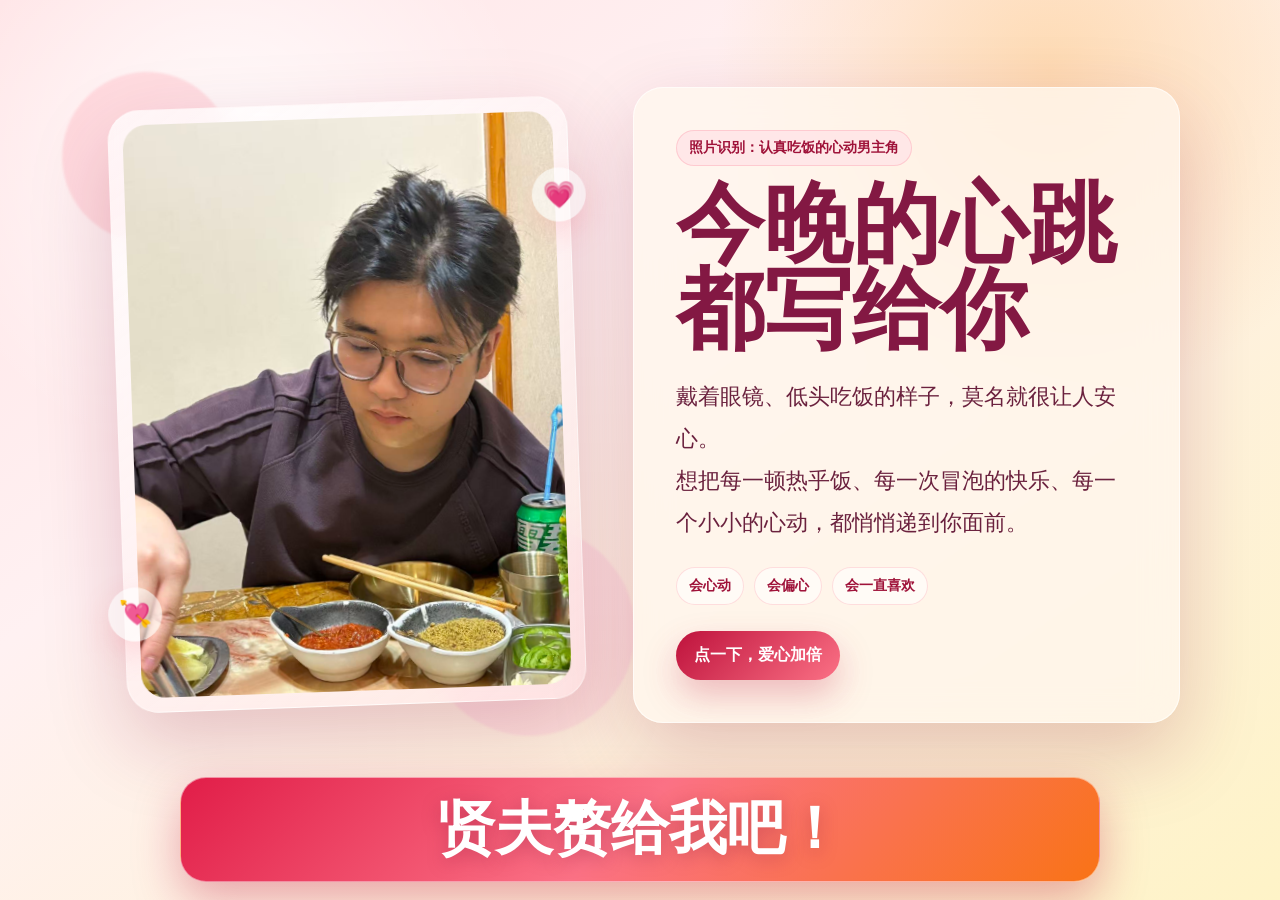
==== 贤夫赘给我吧.html @ 38ce9658 "Add files via upload" ====
<!doctype html>
<html lang="zh-CN">
<head>
  <meta charset="utf-8">
  <meta name="viewport" content="width=device-width, initial-scale=1">
  <title>贤夫赘给我吧！</title>
  <style>
    :root {
      --rose: #fb7185;
      --pink: #f9a8d4;
      --peach: #fed7aa;
      --ink: #3b1d2b;
      --paper: rgba(255, 247, 237, 0.78);
      --glass: rgba(255, 255, 255, 0.28);
      --line: rgba(255, 255, 255, 0.42);
      --shadow: 0 30px 80px rgba(136, 19, 55, 0.22);
    }

    * {
      box-sizing: border-box;
    }

    html,
    body {
      width: 100%;
      min-height: 100%;
      margin: 0;
      overflow-x: hidden;
      font-family: "Microsoft YaHei", "PingFang SC", "Noto Serif SC", serif;
      color: var(--ink);
      background:
        radial-gradient(circle at 18% 18%, rgba(255, 255, 255, 0.88), transparent 24%),
        radial-gradient(circle at 82% 8%, rgba(254, 215, 170, 0.86), transparent 25%),
        linear-gradient(145deg, #ffe4e6 0%, #fff1f2 36%, #fef3c7 100%);
    }

    body {
      display: grid;
      place-items: center;
      padding: 28px 18px 118px;
    }

    .stage {
      position: relative;
      width: min(1080px, 100%);
      min-height: min(820px, calc(100vh - 146px));
      display: grid;
      grid-template-columns: minmax(280px, 0.95fr) minmax(280px, 1.05fr);
      gap: clamp(18px, 3vw, 44px);
      align-items: center;
      z-index: 2;
    }

    .photo-wrap {
      position: relative;
      justify-self: center;
      width: min(460px, 100%);
      transform: rotate(-2deg);
      animation: photoFloat 6s ease-in-out infinite;
    }

    .photo-wrap::before,
    .photo-wrap::after {
      content: "";
      position: absolute;
      border-radius: 999px;
      background: rgba(251, 113, 133, 0.18);
      filter: blur(1px);
      z-index: -1;
    }

    .photo-wrap::before {
      width: 170px;
      height: 170px;
      left: -46px;
      top: -38px;
    }

    .photo-wrap::after {
      width: 210px;
      height: 210px;
      right: -50px;
      bottom: -36px;
      background: rgba(249, 168, 212, 0.22);
    }

    .photo-card {
      position: relative;
      padding: 14px;
      border-radius: 32px;
      background: linear-gradient(145deg, rgba(255, 255, 255, 0.72), rgba(255, 228, 230, 0.54));
      border: 1px solid var(--line);
      box-shadow: var(--shadow);
      backdrop-filter: blur(16px);
    }

    .photo-card img {
      display: block;
      width: 100%;
      aspect-ratio: 3 / 4;
      object-fit: cover;
      object-position: 52% 47%;
      border-radius: 24px;
      box-shadow: inset 0 0 0 1px rgba(255, 255, 255, 0.24);
    }

    .spark {
      position: absolute;
      display: grid;
      place-items: center;
      width: 54px;
      height: 54px;
      border-radius: 50%;
      background: rgba(255, 255, 255, 0.58);
      box-shadow: 0 12px 30px rgba(251, 113, 133, 0.22);
      font-size: 26px;
      animation: popBeat 1.5s ease-in-out infinite;
    }

    .spark.one {
      right: -16px;
      top: 12%;
    }

    .spark.two {
      left: -16px;
      bottom: 12%;
      animation-delay: 0.35s;
    }

    .copy {
      position: relative;
      padding: clamp(22px, 4vw, 42px);
      border-radius: 30px;
      background: var(--paper);
      border: 1px solid rgba(255, 255, 255, 0.64);
      box-shadow: var(--shadow);
      backdrop-filter: blur(18px);
    }

    .eyebrow {
      width: fit-content;
      margin: 0 0 16px;
      padding: 8px 12px;
      border-radius: 999px;
      color: #9f1239;
      background: rgba(255, 228, 230, 0.88);
      border: 1px solid rgba(251, 113, 133, 0.24);
      font-size: 14px;
      font-weight: 700;
    }

    h1 {
      margin: 0;
      font-size: clamp(42px, 7vw, 88px);
      line-height: 0.98;
      letter-spacing: 0;
      color: #831843;
      text-wrap: balance;
    }

    .letter {
      margin: 22px 0 0;
      color: #6b213e;
      font-size: clamp(16px, 2.2vw, 22px);
      line-height: 1.9;
    }

    .mini-line {
      display: flex;
      flex-wrap: wrap;
      gap: 10px;
      margin-top: 24px;
    }

    .mini-line span {
      padding: 9px 12px;
      border-radius: 999px;
      background: rgba(255, 255, 255, 0.56);
      border: 1px solid rgba(251, 113, 133, 0.22);
      color: #9f1239;
      font-size: 14px;
      font-weight: 700;
    }

    .bottom-love {
      position: fixed;
      left: 50%;
      bottom: 18px;
      transform: translateX(-50%);
      width: min(920px, calc(100% - 28px));
      z-index: 9;
      padding: 18px 22px;
      border-radius: 26px;
      text-align: center;
      color: #fff;
      background: linear-gradient(135deg, #e11d48, #fb7185 48%, #f97316);
      border: 1px solid rgba(255, 255, 255, 0.46);
      box-shadow: 0 18px 46px rgba(190, 18, 60, 0.34);
      font-size: clamp(28px, 6.4vw, 58px);
      font-weight: 900;
      line-height: 1.15;
      text-shadow: 0 4px 18px rgba(136, 19, 55, 0.35);
      animation: bottomPulse 1.35s ease-in-out infinite;
    }

    .heart-field {
      position: fixed;
      inset: 0;
      overflow: hidden;
      pointer-events: none;
      z-index: 1;
    }

    .heart {
      position: absolute;
      bottom: -40px;
      left: var(--x);
      font-size: var(--size);
      opacity: 0;
      animation:
        riseHeart var(--duration) linear var(--delay) infinite,
        wobbleHeart 1.4s ease-in-out var(--delay) infinite;
      filter: drop-shadow(0 8px 12px rgba(190, 18, 60, 0.22));
    }

    .touch-button {
      appearance: none;
      border: 0;
      margin-top: 26px;
      padding: 14px 18px;
      border-radius: 999px;
      color: #fff;
      background: linear-gradient(135deg, #be123c, #fb7185);
      font-size: 16px;
      font-weight: 800;
      cursor: pointer;
      box-shadow: 0 16px 34px rgba(190, 18, 60, 0.26);
    }

    .touch-button:active {
      transform: translateY(1px) scale(0.98);
    }

    @keyframes photoFloat {
      0%,
      100% {
        transform: rotate(-2deg) translateY(0);
      }
      50% {
        transform: rotate(1.2deg) translateY(-14px);
      }
    }

    @keyframes popBeat {
      0%,
      100% {
        transform: scale(1);
      }
      50% {
        transform: scale(1.2) rotate(8deg);
      }
    }

    @keyframes bottomPulse {
      0%,
      100% {
        transform: translateX(-50%) scale(1);
      }
      50% {
        transform: translateX(-50%) scale(1.035);
      }
    }

    @keyframes riseHeart {
      0% {
        transform: translate3d(0, 0, 0) scale(0.72);
        opacity: 0;
      }
      12% {
        opacity: 0.92;
      }
      78% {
        opacity: 0.9;
      }
      100% {
        transform: translate3d(var(--drift), -112vh, 0) scale(1.25);
        opacity: 0;
      }
    }

    @keyframes wobbleHeart {
      0%,
      100% {
        margin-left: -8px;
      }
      50% {
        margin-left: 10px;
      }
    }

    @media (max-width: 860px) {
      body {
        padding-top: 18px;
      }

      .stage {
        grid-template-columns: 1fr;
        gap: 22px;
      }

      .photo-wrap {
        width: min(380px, 92vw);
      }

      .copy {
        padding: 22px;
      }
    }
  </style>
</head>
<body>
  <div class="heart-field" id="heartField" aria-hidden="true"></div>

  <main class="stage">
    <section class="photo-wrap" aria-label="今日主角照片">
      <div class="photo-card">
        <img src="[data-uri]" alt="戴眼镜的男生在餐桌前用餐">
      </div>
      <div class="spark one">💗</div>
      <div class="spark two">💘</div>
    </section>

    <section class="copy">
      <p class="eyebrow">照片识别：认真吃饭的心动男主角</p>
      <h1>今晚的心跳<br>都写给你</h1>
      <p class="letter">
        戴着眼镜、低头吃饭的样子，莫名就很让人安心。<br>
        想把每一顿热乎饭、每一次冒泡的快乐、每一个小小的心动，都悄悄递到你面前。
      </p>
      <div class="mini-line">
        <span>会心动</span>
        <span>会偏心</span>
        <span>会一直喜欢</span>
      </div>
      <button class="touch-button" type="button" id="burstBtn">点一下，爱心加倍</button>
    </section>
  </main>

  <div class="bottom-love">贤夫赘给我吧！</div>

  <script>
    const heartField = document.getElementById('heartField');
    const burstBtn = document.getElementById('burstBtn');
    const hearts = ['💖', '💗', '💓', '💕', '💘', '❤️', '💞'];

    function createHeart(options = {}) {
      const heart = document.createElement('span');
      heart.className = 'heart';
      heart.textContent = hearts[Math.floor(Math.random() * hearts.length)];
      const x = options.x ?? Math.random() * 100;
      const size = options.size ?? (24 + Math.random() * 34);
      const duration = options.duration ?? (5.8 + Math.random() * 4.5);
      const delay = options.delay ?? Math.random() * 5;
      const drift = options.drift ?? ((Math.random() - 0.5) * 180);
      heart.style.setProperty('--x', `${x}%`);
      heart.style.setProperty('--size', `${size}px`);
      heart.style.setProperty('--duration', `${duration}s`);
      heart.style.setProperty('--delay', `${delay}s`);
      heart.style.setProperty('--drift', `${drift}px`);
      heartField.appendChild(heart);
      return heart;
    }

    for (let index = 0; index < 42; index += 1) {
      createHeart();
    }

    burstBtn.addEventListener('click', () => {
      for (let index = 0; index < 18; index += 1) {
        const heart = createHeart({
          x: 42 + Math.random() * 18,
          size: 30 + Math.random() * 42,
          duration: 3.4 + Math.random() * 2.3,
          delay: 0,
          drift: (Math.random() - 0.5) * 260,
        });
        heart.addEventListener('animationiteration', () => heart.remove(), { once: true });
      }
    });
  </script>
</body>
</html>
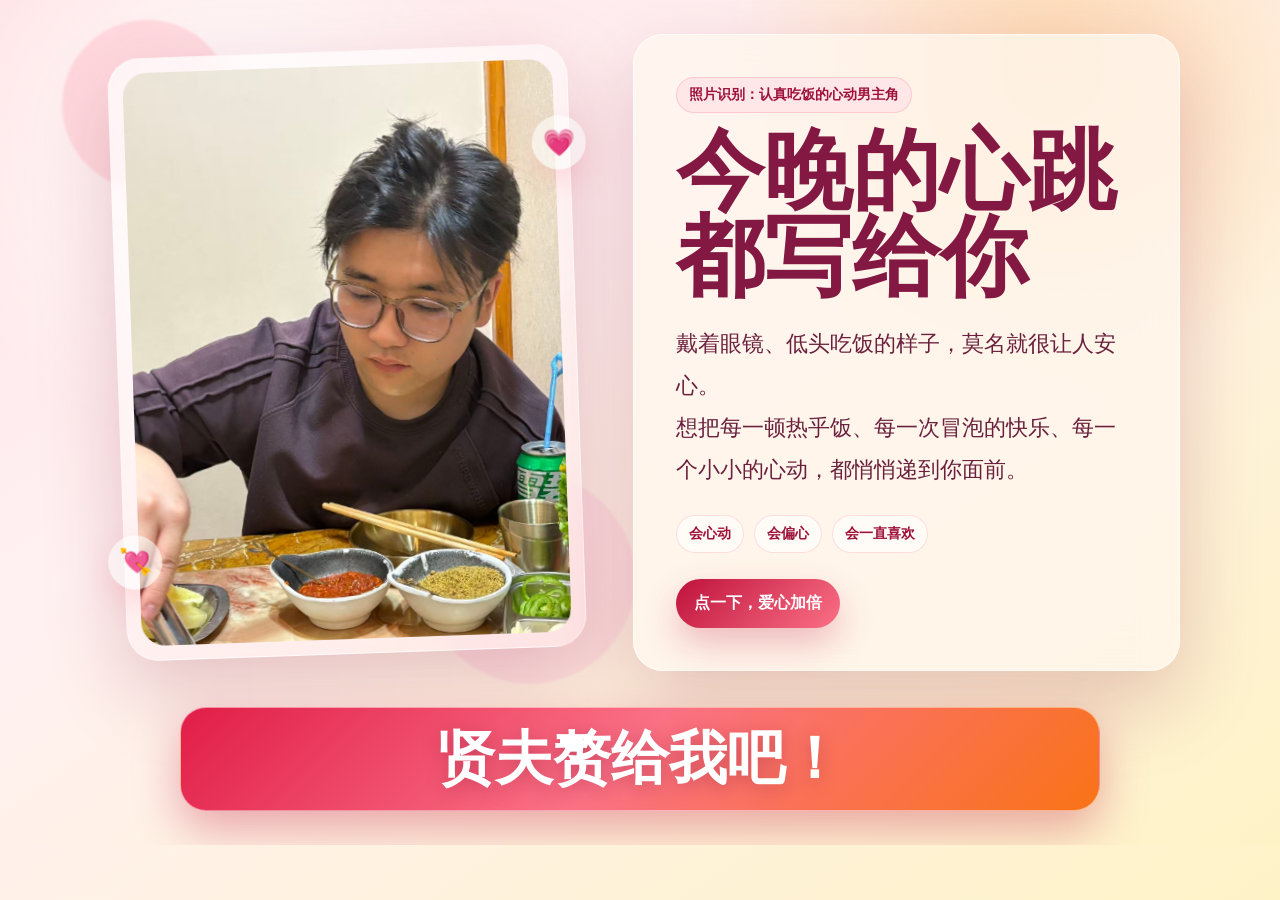
==== commit 55cd1795: "Keep confession banner spacing relative" ====
--- a/贤夫赘给我吧.html
+++ b/贤夫赘给我吧.html
@@ -35,15 +35,18 @@
     }
 
     body {
-      display: grid;
-      place-items: center;
-      padding: 28px 18px 118px;
+      display: flex;
+      flex-direction: column;
+      align-items: center;
+      justify-content: center;
+      gap: clamp(22px, 4vh, 44px);
+      padding: clamp(18px, 3vw, 34px) 18px;
     }
 
     .stage {
       position: relative;
       width: min(1080px, 100%);
-      min-height: min(820px, calc(100vh - 146px));
+      min-height: auto;
       display: grid;
       grid-template-columns: minmax(280px, 0.95fr) minmax(280px, 1.05fr);
       gap: clamp(18px, 3vw, 44px);
@@ -184,10 +187,6 @@
     }
 
     .bottom-love {
-      position: fixed;
-      left: 50%;
-      bottom: 18px;
-      transform: translateX(-50%);
       width: min(920px, calc(100% - 28px));
       z-index: 9;
       padding: 18px 22px;
@@ -265,10 +264,10 @@
     @keyframes bottomPulse {
       0%,
       100% {
-        transform: translateX(-50%) scale(1);
+        transform: scale(1);
       }
       50% {
-        transform: translateX(-50%) scale(1.035);
+        transform: scale(1.035);
       }
     }
 
